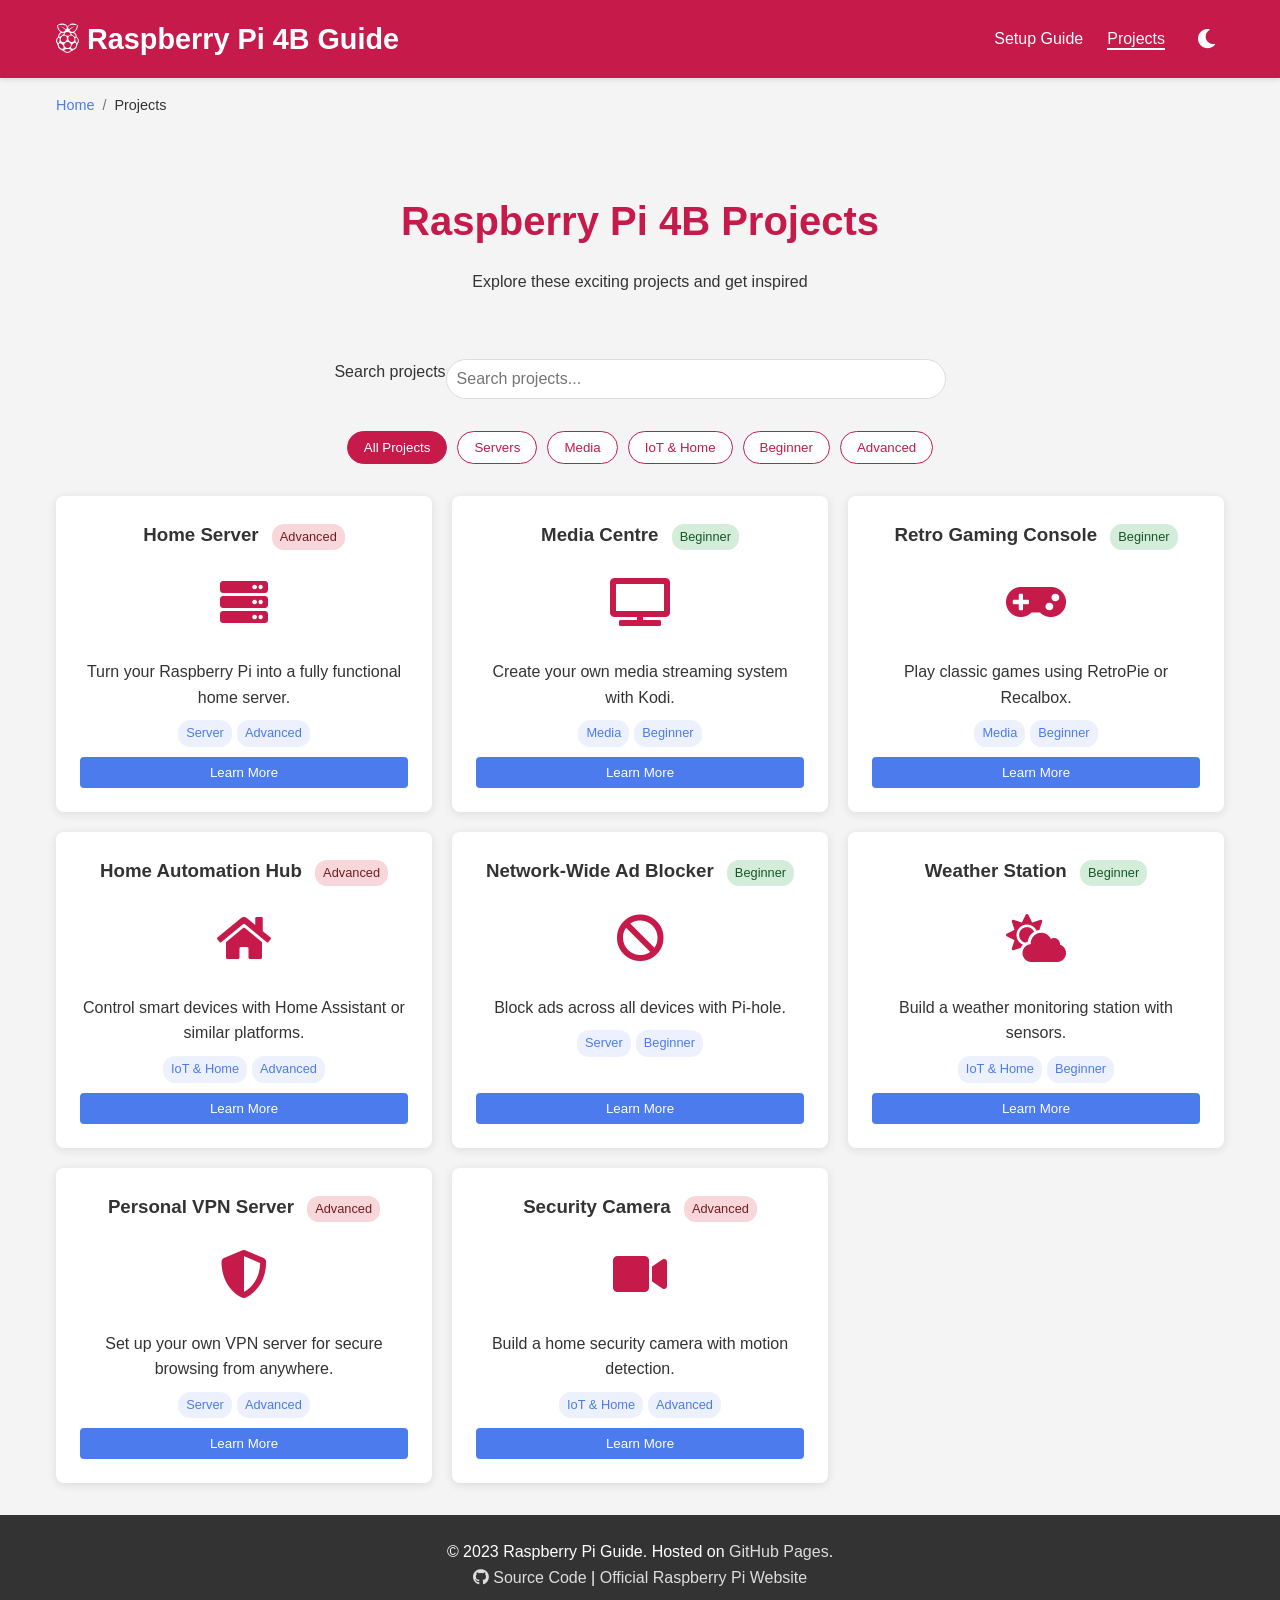
==== projects.html @ f6f64c80 "Initial commit of Raspberry Pi website project" ====
<!DOCTYPE html>
<html lang="en">
<head>
    <meta charset="UTF-8">
    <meta name="viewport" content="width=device-width, initial-scale=1.0">
    <meta name="description" content="Exciting Raspberry Pi 4B projects with step-by-step guides">
    <title>Raspberry Pi 4B Projects</title>
    <link rel="stylesheet" href="css/styles.css">
    <link rel="stylesheet" href="https://cdnjs.cloudflare.com/ajax/libs/font-awesome/5.15.4/css/all.min.css">
    <script src="js/script.js" defer></script>
    <!-- Structured data for projects page -->
    <script type="application/ld+json">
    {
      "@context": "https://schema.org",
      "@type": "ItemList",
      "itemListElement": [
        {
          "@type": "ListItem",
          "position": 1,
          "name": "Home Server",
          "url": "#homeserver"
        },
        {
          "@type": "ListItem",
          "position": 2,
          "name": "Media Centre",
          "url": "#mediacentre"
        },
        {
          "@type": "ListItem",
          "position": 3,
          "name": "Retro Gaming Console",
          "url": "#retrogaming"
        }
      ]
    }
    </script>
</head>
<body>
    <a href="#main" class="skip-link">Skip to main content</a>
    
    <header role="banner">
        <div class="container">
            <h1><i class="fab fa-raspberry-pi" aria-hidden="true"></i> Raspberry Pi 4B Guide</h1>
            <nav role="navigation" aria-label="Main navigation">
                <ul>
                    <li><a href="index.html">Setup Guide</a></li>
                    <li><a href="projects.html" class="active" aria-current="page">Projects</a></li>
                    <button id="theme-toggle" class="theme-toggle" aria-label="Toggle Dark Mode">
                        <i class="fas fa-moon" aria-hidden="true"></i>
                    </button>
                </ul>
            </nav>
        </div>
    </header>

    <main id="main" class="container" role="main">
        <nav aria-label="Breadcrumb">
            <ol class="breadcrumbs">
                <li><a href="index.html">Home</a></li>
                <li>Projects</li>
            </ol>
        </nav>

        <section class="hero" aria-labelledby="projects-heading">
            <h2 id="projects-heading">Raspberry Pi 4B Projects</h2>
            <p>Explore these exciting projects and get inspired</p>
        </section>

        <div class="search-container">
            <label for="project-search" class="visually-hidden">Search projects</label>
            <input type="text" id="project-search" class="search-input" placeholder="Search projects..." aria-label="Search projects">
        </div>

        <div class="project-filters" role="tablist" aria-label="Project categories">
            <button class="filter-btn active" data-filter="all" role="tab" aria-selected="true">All Projects</button>
            <button class="filter-btn" data-filter="server" role="tab" aria-selected="false">Servers</button>
            <button class="filter-btn" data-filter="media" role="tab" aria-selected="false">Media</button>
            <button class="filter-btn" data-filter="iot" role="tab" aria-selected="false">IoT & Home</button>
            <button class="filter-btn" data-filter="beginner" role="tab" aria-selected="false">Beginner</button>
            <button class="filter-btn" data-filter="advanced" role="tab" aria-selected="false">Advanced</button>
        </div>

        <section class="projects">
            <div id="homeserver" class="project-card" data-project="homeserver" data-tags="server advanced" tabindex="0" role="button" aria-pressed="false">
                <h3>Home Server <span class="difficulty difficulty-advanced">Advanced</span></h3>
                <div class="project-icon"><i class="fas fa-server" aria-hidden="true"></i></div>
                <p>Turn your Raspberry Pi into a fully functional home server.</p>
                <div class="project-tags">
                    <span class="project-tag">Server</span>
                    <span class="project-tag">Advanced</span>
                </div>
                <button class="project-btn">Learn More</button>
            </div>

            <div id="mediacentre" class="project-card" data-project="mediacentre" data-tags="media beginner" tabindex="0" role="button" aria-pressed="false">
                <h3>Media Centre <span class="difficulty difficulty-beginner">Beginner</span></h3>
                <div class="project-icon"><i class="fas fa-tv" aria-hidden="true"></i></div>
                <p>Create your own media streaming system with Kodi.</p>
                <div class="project-tags">
                    <span class="project-tag">Media</span>
                    <span class="project-tag">Beginner</span>
                </div>
                <button class="project-btn">Learn More</button>
            </div>

            <div id="retrogaming" class="project-card" data-project="retrogaming" data-tags="media beginner" tabindex="0" role="button" aria-pressed="false">
                <h3>Retro Gaming Console <span class="difficulty difficulty-beginner">Beginner</span></h3>
                <div class="project-icon"><i class="fas fa-gamepad" aria-hidden="true"></i></div>
                <p>Play classic games using RetroPie or Recalbox.</p>
                <div class="project-tags">
                    <span class="project-tag">Media</span>
                    <span class="project-tag">Beginner</span>
                </div>
                <button class="project-btn">Learn More</button>
            </div>

            <div id="homeautomation" class="project-card" data-project="homeautomation" data-tags="iot advanced" tabindex="0" role="button" aria-pressed="false">
                <h3>Home Automation Hub <span class="difficulty difficulty-advanced">Advanced</span></h3>
                <div class="project-icon"><i class="fas fa-home" aria-hidden="true"></i></div>
                <p>Control smart devices with Home Assistant or similar platforms.</p>
                <div class="project-tags">
                    <span class="project-tag">IoT & Home</span>
                    <span class="project-tag">Advanced</span>
                </div>
                <button class="project-btn">Learn More</button>
            </div>

            <div id="pihole" class="project-card" data-project="pihole" data-tags="server beginner" tabindex="0" role="button" aria-pressed="false">
                <h3>Network-Wide Ad Blocker <span class="difficulty difficulty-beginner">Beginner</span></h3>
                <div class="project-icon"><i class="fas fa-ban" aria-hidden="true"></i></div>
                <p>Block ads across all devices with Pi-hole.</p>
                <div class="project-tags">
                    <span class="project-tag">Server</span>
                    <span class="project-tag">Beginner</span>
                </div>
                <button class="project-btn">Learn More</button>
            </div>

            <div id="weatherstation" class="project-card" data-project="weatherstation" data-tags="iot beginner" tabindex="0" role="button" aria-pressed="false">
                <h3>Weather Station <span class="difficulty difficulty-beginner">Beginner</span></h3>
                <div class="project-icon"><i class="fas fa-cloud-sun" aria-hidden="true"></i></div>
                <p>Build a weather monitoring station with sensors.</p>
                <div class="project-tags">
                    <span class="project-tag">IoT & Home</span>
                    <span class="project-tag">Beginner</span>
                </div>
                <button class="project-btn">Learn More</button>
            </div>

            <div id="vpn" class="project-card" data-project="vpn" data-tags="server advanced" tabindex="0" role="button" aria-pressed="false">
                <h3>Personal VPN Server <span class="difficulty difficulty-advanced">Advanced</span></h3>
                <div class="project-icon"><i class="fas fa-shield-alt" aria-hidden="true"></i></div>
                <p>Set up your own VPN server for secure browsing from anywhere.</p>
                <div class="project-tags">
                    <span class="project-tag">Server</span>
                    <span class="project-tag">Advanced</span>
                </div>
                <button class="project-btn">Learn More</button>
            </div>

            <div id="securitycam" class="project-card" data-project="securitycam" data-tags="iot advanced" tabindex="0" role="button" aria-pressed="false">
                <h3>Security Camera <span class="difficulty difficulty-advanced">Advanced</span></h3>
                <div class="project-icon"><i class="fas fa-video" aria-hidden="true"></i></div>
                <p>Build a home security camera with motion detection.</p>
                <div class="project-tags">
                    <span class="project-tag">IoT & Home</span>
                    <span class="project-tag">Advanced</span>
                </div>
                <button class="project-btn">Learn More</button>
            </div>
        </section>
    </main>

    <!-- Modal Popup for Projects with improved accessibility -->
    <div id="projectModal" class="modal" role="dialog" aria-modal="true" aria-labelledby="modal-title" aria-hidden="true">
        <div class="modal-content">
            <span class="close-btn" aria-label="Close">&times;</span>
            <div id="modal-content-container" tabindex="-1">
                <!-- Content will be inserted here by JavaScript -->
                <h2 id="modal-title"></h2>
            </div>
        </div>
    </div>

    <!-- Back to top button -->
    <div class="back-to-top" aria-label="Back to top" role="button" tabindex="0">
        <i class="fas fa-arrow-up" aria-hidden="true"></i>
    </div>

    <!-- Hidden Project Details -->
    <div id="project-details" style="display: none;">

        <!-- Home Server Details -->
        <div id="homeserver-details">
            <h2>Home Server with Raspberry Pi 4B</h2>
            <ol>
                <li>Install Raspberry Pi OS Lite on your SD card</li>
                <li>Enable SSH: create an empty file named <code>ssh</code> in the boot partition</li>
                <li>Boot Pi, SSH in: <code>ssh pi@&lt;pi-ip&gt;</code> (default password: <code>raspberry</code>)</li>
                <li>Update system:
                    <pre><code>sudo apt update && sudo apt upgrade -y</code></pre>
                </li>
                <li>Install Docker:
                    <pre><code>curl -fsSL https://get.docker.com | sh
sudo usermod -aG docker pi
</code></pre>
                </li>
                <li>Clone OpenMediaVault Docker repo:
                    <pre><code>git clone https://github.com/whitechip/volumio-docker.git
cd volumio-docker
docker-compose up -d
</code></pre>
                </li>
                <li>Access Web UI at <code>http://&lt;pi-ip&gt;:9000</code> to manage shares</li>
            </ol>
            <p>Repo: <a href="https://github.com/whitechip/volumio-docker" target="_blank" rel="noopener">volumio‑docker</a></p>
        </div>

        <!-- Media Centre Details -->
        <div id="mediacentre-details">
            <h2>Media Centre with LibreELEC (Kodi)</h2>
            <ol>
                <li>Download LibreELEC image from <a href="https://github.com/LibreELEC/LibreELEC.tv" target="_blank" rel="noopener">LibreELEC GitHub</a></li>
                <li>Flash it with Raspberry Pi Imager</li>
                <li>Boot Pi, complete on‑screen setup</li>
                <li>Enable SSH via Settings → Services</li>
                <li>Install addons via Kodi Add‑on repository</li>
            </ol>
            <p>GitHub: <a href="https://github.com/LibreELEC/LibreELEC.tv" target="_blank" rel="noopener">LibreELEC.tv</a></p>
        </div>

        <!-- Retro Gaming Details -->
        <div id="retrogaming-details">
            <h2>Retro Gaming Console with RetroPie</h2>
            <ol>
                <li>Download RetroPie image from <a href="https://github.com/RetroPie/RetroPie-Setup" target="_blank" rel="noopener">RetroPie-Setup</a></li>
                <li>Flash with Raspberry Pi Imager</li>
                <li>Boot Pi, run first‑time wizard</li>
                <li>Configure controllers when prompted</li>
                <li>Use USB stick to transfer ROMs into <code>/home/pi/RetroPie/roms</code></li>
                <li>Reboot and select your game system</li>
            </ol>
            <p>GitHub: <a href="https://github.com/RetroPie/RetroPie-Setup" target="_blank" rel="noopener">RetroPie‑Setup</a></p>
        </div>

        <!-- Home Automation Details -->
        <div id="homeautomation-details">
            <h2>Home Automation Hub with Home Assistant</h2>
            <ol>
                <li>Flash Home Assistant OS image: <a href="https://github.com/home-assistant/operating-system" target="_blank" rel="noopener">HA OS</a></li>
                <li>Boot Pi, wait ~20 min for first install</li>
                <li>Open <code>http://&lt;pi-ip&gt;:8123</code>, create account</li>
                <li>Install integrations via UI (e.g., Z‑Wave, MQTT)</li>
                <li>Use YAML Editor add‑on to tweak <code>configuration.yaml</code></li>
            </ol>
            <p>GitHub: <a href="https://github.com/home-assistant/operating-system" target="_blank" rel="noopener">operating‑system</a></p>
        </div>

        <!-- Pi-hole Details -->
        <div id="pihole-details">
            <h2>Network‑Wide Ad Blocker with Pi‑hole</h2>
            <ol>
                <li>Install Raspberry Pi OS Lite, update system</li>
                <li>Run installer:
                    <pre><code>curl -sSL https://install.pi-hole.net | bash</code></pre>
                </li>
                <li>Follow prompts to set up blocking and web admin</li>
                <li>Point your router’s DNS to Pi’s IP</li>
                <li>Log into <code>http://&lt;pi-ip&gt;/admin</code> to view stats</li>
            </ol>
            <p>Repo: <a href="https://github.com/pi-hole/pi-hole" target="_blank" rel="noopener">pi-hole</a></p>
        </div>

        <!-- Weather Station Details -->
        <div id="weatherstation-details">
            <h2>Weather Station with BME280 & Grafana</h2>
            <ol>
                <li>Enable I²C: <code>sudo raspi-config</code> → Interface ≥I²C</li>
                <li>Install sensor libs:
                    <pre><code>pip3 install adafruit-circuitpython-bme280</code></pre>
                </li>
                <li>Clone example script:
                    <pre><code>git clone https://github.com/adafruit/Adafruit_CircuitPython_BME280.git
</code></pre>
                </li>
                <li>Run <code>examples/bme280_simpletest.py</code></li>
                <li>Install InfluxDB & Grafana via Docker:
                    <pre><code>docker run -d --name influx -p 8086:8086 influxdb
docker run -d --name grafana -p 3000:3000 grafana/grafana</code></pre>
                </li>
            </ol>
            <p>Repo: <a href="https://github.com/adafruit/Adafruit_CircuitPython_BME280" target="_blank" rel="noopener">CircuitPython BME280</a></p>
        </div>

        <!-- VPN Server Details -->
        <div id="vpn-details">
            <h2>Personal VPN Server with WireGuard</h2>
            <ol>
                <li>Install Raspberry Pi OS Lite, update system</li>
                <li>Install WireGuard:
                    <pre><code>sudo apt install wireguard -y</code></pre>
                </li>
                <li>Generate keys:
                    <pre><code>wg genkey | tee key.priv | wg pubkey > key.pub</code></pre>
                </li>
                <li>Clone setup script:
                    <pre><code>git clone https://github.com/angristan/wireguard-install.git
cd wireguard-install
sudo bash wireguard-install.sh
</code></pre>
                </li>
                <li>Follow interactive prompts, then import conf on client device</li>
            </ol>
            <p>Repo: <a href="https://github.com/angristan/wireguard-install" target="_blank" rel="noopener">wireguard-install</a></p>
        </div>

        <!-- Security Camera Details -->
        <div id="securitycam-details">
            <h2>Security Camera with MotionEye</h2>
            <ol>
                <li>Install dependencies:
                    <pre><code>sudo apt update
sudo apt install python3-pip python3-dev libssl-dev libcurl4-openssl-dev libjpeg-dev -y</code></pre>
                </li>
                <li>Install MotionEye:
                    <pre><code>pip3 install motioneye</code></pre>
                </li>
                <li>Initialize:
                    <pre><code>sudo mkdir -p /etc/motioneye
sudo cp /usr/local/share/motioneye/extra/motioneye.conf.sample /etc/motioneye/motioneye.conf
</code></pre>
                </li>
                <li>Start service:
                    <pre><code>sudo meyectl startserver -b</code></pre>
                </li>
                <li>Access <code>http://&lt;pi-ip&gt;:8765</code>, default admin/admin</li>
            </ol>
            <p>Repo: <a href="https://github.com/ccrisan/motioneye" target="_blank" rel="noopener">motioneye</a></p>
        </div>

    </div>

    <footer role="contentinfo">
        <div class="container">
            <p>&copy; 2023 Raspberry Pi Guide. Hosted on <a href="https://pages.github.com/" rel="noopener">GitHub Pages</a>.</p>
            <p>
                <a href="https://github.com/yourusername/raspi-guide" target="_blank" rel="noopener">
                    <i class="fab fa-github" aria-hidden="true"></i> Source Code
                </a> |
                <a href="https://www.raspberrypi.org/" target="_blank" rel="noopener">Official Raspberry Pi Website</a>
            </p>
        </div>
    </footer>
</body>
</html>
---- css/styles.css ----
/* Base styles */
:root {
    --primary-color: #c51a4a;
    --secondary-color: #4b7bec;
    --dark-color: #333333;
    --light-color: #f4f4f4;
    --success-color: #28a745;
    --danger-color: #dc3545;
    --background-color: #ffffff;
    --text-color: #333333;
    --card-background: #ffffff;
    --card-shadow: 0 2px 10px rgba(0,0,0,0.1);
    --transition-speed: 0.3s;
    
    /* New variables */
    --font-primary: 'Segoe UI', Tahoma, Geneva, Verdana, sans-serif;
    --font-code: 'Courier New', Courier, monospace;
    --border-radius: 8px;
    --spacing-xs: 0.5rem;
    --spacing-sm: 1rem;
    --spacing-md: 1.5rem;
    --spacing-lg: 2rem;
    --spacing-xl: 3rem;
    
    /* New focus styles */
    --focus-ring: 0 0 0 3px rgba(75, 123, 236, 0.4);
    --focus-transition: box-shadow 0.15s ease;
}

/* Dark mode variables */
.dark-mode {
    --primary-color: #e83e8c;
    --secondary-color: #5c7cfa;
    --dark-color: #222222;
    --light-color: #2a2a2a;
    --background-color: #1a1a1a;
    --text-color: #f4f4f4;
    --card-background: #2a2a2a;
    --card-shadow: 0 2px 10px rgba(0,0,0,0.3);
}

* {
    box-sizing: border-box;
    margin: 0;
    padding: 0;
    transition: background-color var(--transition-speed), color var(--transition-speed);
}

body {
    font-family: var(--font-primary);
    line-height: 1.6;
    background-color: var(--light-color);
    color: var(--text-color);
    scroll-behavior: smooth;
}

/* Improved focus styles */
a, button, input, select, textarea, [tabindex]:not([tabindex="-1"]) {
    transition: var(--focus-transition);
}

a:focus, button:focus, input:focus, select:focus, textarea:focus, [tabindex]:not([tabindex="-1"]):focus {
    outline: none;
    box-shadow: var(--focus-ring);
    border-radius: var(--border-radius);
}

a {
    text-decoration: none;
    color: var(--secondary-color);
    transition: color var(--transition-speed);
}

a:hover, a:focus {
    text-decoration: underline;
    outline: none;
}

a:focus {
    box-shadow: 0 0 0 3px rgba(75, 123, 236, 0.3);
    border-radius: 2px;
}

/* Focus styles for accessibility */
button:focus, input:focus {
    outline: none;
    box-shadow: 0 0 0 3px rgba(75, 123, 236, 0.3);
}

ul {
    list-style: none;
}

.container {
    max-width: 1200px;
    margin: 0 auto;
    padding: 0 var(--spacing-sm);
}

/* Header */
header {
    background-color: var(--primary-color);
    color: white;
    padding: 1rem 0;
    box-shadow: 0 2px 5px rgba(0,0,0,0.1);
    position: sticky;
    top: 0;
    z-index: 100;
    transition: all var(--transition-speed);
}

header .container {
    display: flex;
    justify-content: space-between;
    align-items: center;
}

header h1 {
    font-size: 1.8rem;
}

header nav ul {
    display: flex;
    align-items: center;
}

header nav ul li {
    margin-left: 1.5rem;
}

header nav ul li a {
    color: white;
    font-weight: 500;
    position: relative;
    padding-bottom: 3px;
}

header nav ul li a:hover,
header nav ul li a.active {
    color: #f8f9fa;
}

header nav ul li a:after {
    content: '';
    position: absolute;
    width: 0;
    height: 2px;
    bottom: 0;
    left: 0;
    background-color: white;
    transition: width var(--transition-speed);
}

header nav ul li a:hover:after,
header nav ul li a.active:after {
    width: 100%;
}

/* Theme toggle */
.theme-toggle {
    cursor: pointer;
    display: flex;
    align-items: center;
    justify-content: center;
    margin-left: 1.5rem;
    background: none;
    border: none;
    color: white;
    font-size: 1.2rem;
    padding: var(--spacing-xs);
    border-radius: 50%;
    transition: background-color var(--transition-speed);
}

.theme-toggle:hover {
    background-color: rgba(255, 255, 255, 0.1);
}

/* Main content */
main {
    padding: var(--spacing-lg) 0;
    min-height: 80vh;
}

.hero {
    text-align: center;
    padding: var(--spacing-lg) 0;
    margin-bottom: var(--spacing-lg);
    opacity: 0;
    transform: translateY(20px);
    animation: fadeInUp 0.8s forwards;
}

@keyframes fadeInUp {
    to {
        opacity: 1;
        transform: translateY(0);
    }
}

.hero h2 {
    font-size: 2.5rem;
    margin-bottom: 1rem;
    color: var(--primary-color);
}

/* Cards for setup guide */
.setup-guide {
    display: grid;
    grid-template-columns: repeat(auto-fill, minmax(320px, 1fr));
    grid-gap: var(--spacing-md);
}

.card {
    background: var(--card-background);
    border-radius: var(--border-radius);
    padding: var(--spacing-md);
    box-shadow: var(--card-shadow);
    transition: transform 0.4s ease-out, box-shadow 0.4s ease-out;
    opacity: 0;
    animation: fadeIn 0.8s forwards;
    border: 1px solid rgba(0,0,0,0.05);
    height: 100%;
    position: relative;
    overflow: hidden;
}

.card::before {
    content: '';
    position: absolute;
    top: 0;
    left: 0;
    width: 100%;
    height: 4px;
    background-color: var(--primary-color);
    transform: scaleX(0);
    transform-origin: left;
    transition: transform 0.4s ease-out;
}

.card:hover::before {
    transform: scaleX(1);
}

.card:nth-child(1) { animation-delay: 0.1s; }
.card:nth-child(2) { animation-delay: 0.2s; }
.card:nth-child(3) { animation-delay: 0.3s; }
.card:nth-child(4) { animation-delay: 0.4s; }
.card:nth-child(5) { animation-delay: 0.5s; }
.card:nth-child(6) { animation-delay: 0.6s; }

.card:hover {
    transform: translateY(-5px);
    box-shadow: 0 8px 15px rgba(0,0,0,0.1);
}

@keyframes fadeIn {
    to {
        opacity: 1;
    }
}

.card h3 {
    margin-bottom: 1rem;
    color: var(--primary-color);
    border-bottom: 1px solid #eee;
    padding-bottom: 0.5rem;
}

.card ul, .card ol {
    margin-left: 1.5rem;
}

.card li {
    margin-bottom: 0.5rem;
}

code {
    background: #f4f4f4;
    padding: 0.1rem 0.3rem;
    border-radius: 3px;
    font-family: var(--font-code);
    color: var(--dark-color);
}

.dark-mode code {
    background: #3a3a3a;
    color: #f0f0f0;
}

/* Warning box */
.warning {
    background-color: rgba(220, 53, 69, 0.1);
    border-left: 4px solid var(--danger-color);
    padding: var(--spacing-sm);
    margin-top: var(--spacing-sm);
    border-radius: 0 var(--border-radius) var(--border-radius) 0;
}

.warning i {
    color: var(--danger-color);
    margin-right: var(--spacing-xs);
}

/* Info box */
.info {
    background-color: rgba(75, 123, 236, 0.1);
    border-left: 4px solid var(--secondary-color);
    padding: var(--spacing-sm);
    margin-top: var(--spacing-sm);
    border-radius: 0 var(--border-radius) var(--border-radius) 0;
}

.info i {
    color: var(--secondary-color);
    margin-right: var(--spacing-xs);
}

/* Table of contents styles */
.toc {
    background-color: var(--card-background);
    border-radius: var(--border-radius);
    padding: var(--spacing-md);
    box-shadow: var(--card-shadow);
    margin-bottom: var(--spacing-md);
    border-left: 4px solid var(--primary-color);
}

.toc h3 {
    margin-bottom: var(--spacing-sm);
}

.toc ul {
    margin-left: var(--spacing-md);
    list-style-type: disc;
}

.toc li {
    margin-bottom: var(--spacing-xs);
}

/* Projects page */
.project-filters {
    display: flex;
    justify-content: center;
    flex-wrap: wrap;
    margin-bottom: 2rem;
    gap: 10px;
}

.filter-btn {
    background-color: var(--card-background);
    border: 1px solid var(--primary-color);
    color: var(--primary-color);
    padding: 0.5rem 1rem;
    border-radius: 20px;
    cursor: pointer;
    transition: all var(--transition-speed);
}

.filter-btn:hover, .filter-btn.active {
    background-color: var(--primary-color);
    color: white;
}

.search-container {
    margin-bottom: 2rem;
    display: flex;
    justify-content: center;
}

.search-input {
    padding: 10px;
    width: 100%;
    max-width: 500px;
    border-radius: 20px;
    border: 1px solid #ddd;
    font-size: 1rem;
    background-color: var(--card-background);
    color: var(--text-color);
}

.dark-mode .search-input {
    border-color: #555;
}

.projects {
    display: grid;
    grid-template-columns: repeat(auto-fill, minmax(300px, 1fr));
    grid-gap: 20px;
}

.project-card {
    background: var(--card-background);
    border-radius: 8px;
    padding: 1.5rem;
    box-shadow: var(--card-shadow);
    text-align: center;
    transition: transform var(--transition-speed), box-shadow var(--transition-speed);
    opacity: 0;
    animation: fadeIn 0.8s forwards;
    height: 100%;
    display: flex;
    flex-direction: column;
}

.project-card.hidden {
    display: none;
}

.project-card:nth-child(1) { animation-delay: 0.1s; }
.project-card:nth-child(2) { animation-delay: 0.2s; }
.project-card:nth-child(3) { animation-delay: 0.3s; }
.project-card:nth-child(4) { animation-delay: 0.4s; }
.project-card:nth-child(5) { animation-delay: 0.5s; }
.project-card:nth-child(6) { animation-delay: 0.6s; }

.project-card:hover {
    transform: translateY(-5px);
    box-shadow: 0 8px 15px rgba(0,0,0,0.2);
}

.project-icon {
    font-size: 3rem;
    color: var(--primary-color);
    margin: 1rem 0;
}

.project-tags {
    display: flex;
    flex-wrap: wrap;
    justify-content: center;
    gap: 5px;
    margin: 10px 0;
}

.project-tag {
    background-color: rgba(75, 123, 236, 0.1);
    color: var(--secondary-color);
    font-size: 0.8rem;
    padding: 3px 8px;
    border-radius: 12px;
}

.project-btn {
    background-color: var(--secondary-color);
    color: white;
    border: none;
    padding: 0.5rem 1rem;
    border-radius: 4px;
    cursor: pointer;
    margin-top: auto;
    transition: background-color var(--transition-speed);
}

.project-btn:hover {
    background-color: #3367d6;
}

/* Breadcrumbs */
.breadcrumbs {
    display: flex;
    list-style: none;
    padding: var(--spacing-sm) 0;
    margin-bottom: var(--spacing-md);
    font-size: 0.9rem;
    flex-wrap: wrap;
}

.breadcrumbs li:not(:last-child)::after {
    content: '/';
    margin: 0 var(--spacing-xs);
    color: #6c757d;
}

.breadcrumbs a {
    color: var(--secondary-color);
}

.breadcrumbs li:last-child {
    color: var(--text-color);
    font-weight: 500;
}

/* Skip link for accessibility */
.skip-link {
    position: absolute;
    top: -50px;
    left: 0;
    padding: 8px;
    background-color: var(--primary-color);
    color: white;
    z-index: 1000;
    transition: top 0.3s;
}

.skip-link:focus {
    top: 0;
    outline: none;
}

/* Difficulty badge styles */
.difficulty {
    display: inline-block;
    padding: 3px 8px;
    border-radius: 12px;
    font-size: 0.8rem;
    font-weight: 500;
    margin-left: var(--spacing-xs);
}

.difficulty-beginner {
    background-color: #d4edda;
    color: #155724;
}

.difficulty-intermediate {
    background-color: #fff3cd;
    color: #856404;
}

.difficulty-advanced {
    background-color: #f8d7da;
    color: #721c24;
}

/* CSS for better keyboard navigation indicators */
[data-focus-visible-added] {
    outline: 2px solid var(--primary-color) !important;
    outline-offset: 2px !important;
}

/* Modal Popup */
.modal {
    display: none;
    position: fixed;
    left: 0;
    top: 0;
    width: 100%;
    height: 100%;
    background-color: rgba(0,0,0,0.7);
    z-index: 1000;
    overflow: auto;
    opacity: 0;
    transition: opacity var(--transition-speed);
}

.modal.show {
    opacity: 1;
}

.modal-content {
    background-color: var(--card-background);
    margin: 10% auto;
    padding: 20px;
    border-radius: 8px;
    width: 70%;
    max-width: 800px;
    position: relative;
    transform: translateY(-50px);
    transition: transform var(--transition-speed);
    box-shadow: 0 5px 15px rgba(0,0,0,0.3);
    color: var(--text-color);
}

.modal.show .modal-content {
    transform: translateY(0);
}

.close-btn {
    color: #aaa;
    float: right;
    font-size: 28px;
    font-weight: bold;
    cursor: pointer;
    transition: color var(--transition-speed);
}

.close-btn:hover {
    color: var(--primary-color);
}

/* Footer */
footer {
    background-color: var(--dark-color);
    color: white;
    text-align: center;
    padding: var(--spacing-md) 0;
    margin-top: var(--spacing-lg);
}

footer a {
    color: #ddd;
}

/* Back to top button */
.back-to-top {
    position: fixed;
    bottom: 20px;
    right: 20px;
    background-color: var(--primary-color);
    color: white;
    width: 40px;
    height: 40px;
    border-radius: 50%;
    display: flex;
    justify-content: center;
    align-items: center;
    cursor: pointer;
    opacity: 0;
    transition: opacity var(--transition-speed), background-color var(--transition-speed);
    z-index: 99;
}

.back-to-top.visible {
    opacity: 1;
}

.back-to-top:hover {
    background-color: #a01136;
}

/* Responsive Design */
@media (max-width: 992px) {
    .setup-guide, .projects {
        grid-template-columns: repeat(2, 1fr);
    }
}

@media (max-width: 768px) {
    header .container {
        flex-direction: column;
    }
    
    header nav ul {
        margin-top: var(--spacing-sm);
    }
    
    .setup-guide, .projects {
        grid-template-columns: 1fr;
    }
    
    .modal-content {
        width: 95%;
        margin: 10% auto;
    }
    
    .project-filters {
        flex-direction: column;
        align-items: center;
    }
    
    .hero h2 {
        font-size: 2rem;
    }
    
    .toc {
        padding: var(--spacing-sm);
    }
    
    .breadcrumbs {
        font-size: 0.8rem;
        margin-bottom: var(--spacing-sm);
    }
}

@media (prefers-reduced-motion: reduce) {
    * {
        transition: none !important;
        animation: none !important;
    }
}

/* Print styles */
@media print {
    header, footer, .back-to-top, .theme-toggle, .project-filters {
        display: none;
    }
    
    body {
        background-color: white;
        color: black;
    }
    
    main {
        padding: 0;
    }
    
    .card {
        box-shadow: none;
        border: 1px solid #ddd;
        break-inside: avoid;
    }
}
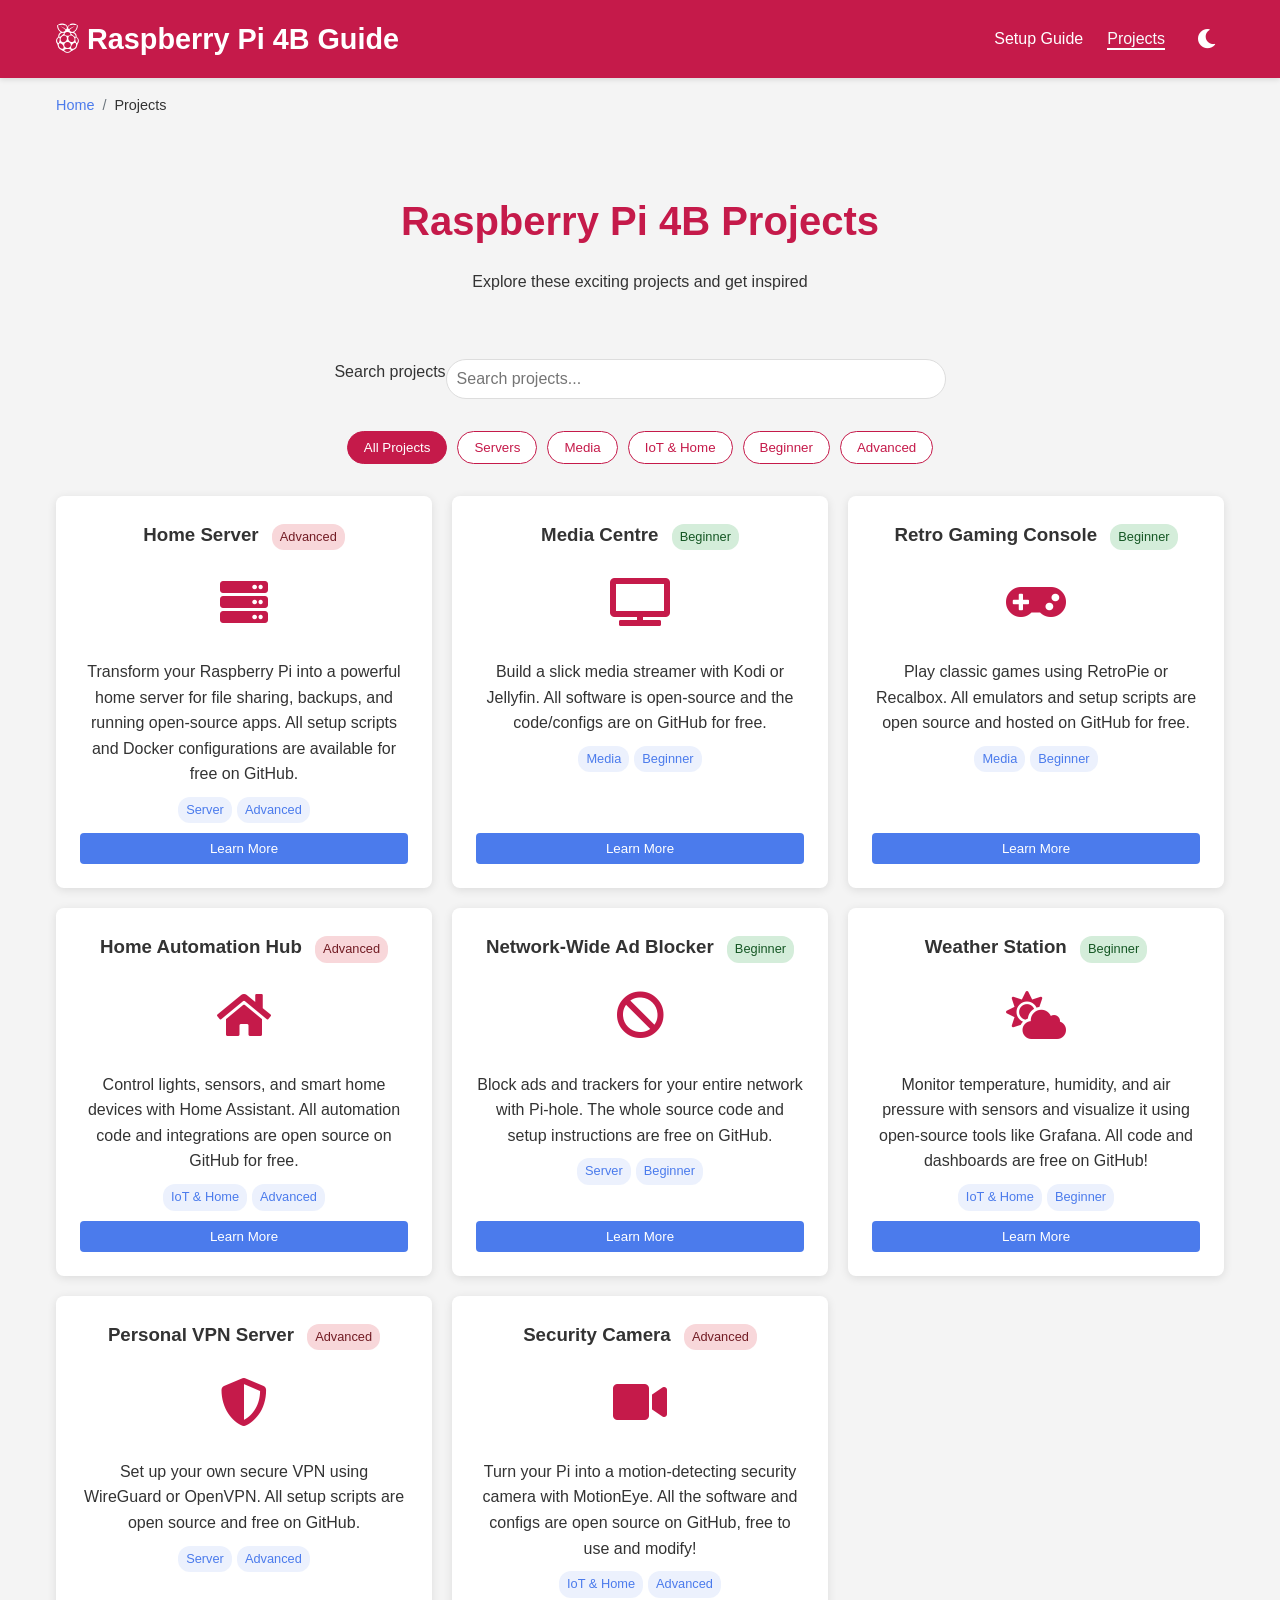
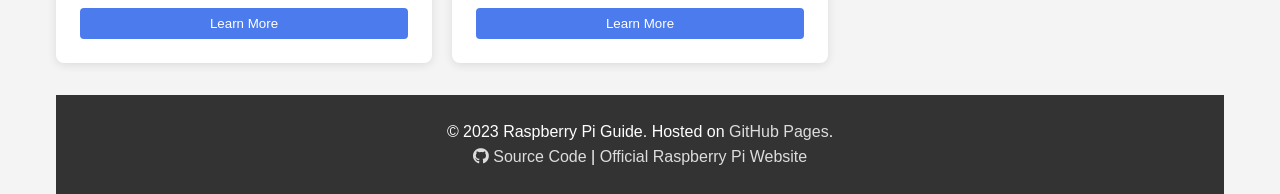
==== commit 55ec37ea: "Initial commit of Raspberry Pi website project" ====
--- a/projects.html
+++ b/projects.html
@@ -8,6 +8,7 @@
     <link rel="stylesheet" href="css/styles.css">
     <link rel="stylesheet" href="https://cdnjs.cloudflare.com/ajax/libs/font-awesome/5.15.4/css/all.min.css">
     <script src="js/script.js" defer></script>
+    <script src="js/copy.js" defer></script>
     <!-- Structured data for projects page -->
     <script type="application/ld+json">
     {
@@ -82,10 +83,11 @@
         </div>
 
         <section class="projects">
+            <!-- Home Server -->
             <div id="homeserver" class="project-card" data-project="homeserver" data-tags="server advanced" tabindex="0" role="button" aria-pressed="false">
                 <h3>Home Server <span class="difficulty difficulty-advanced">Advanced</span></h3>
                 <div class="project-icon"><i class="fas fa-server" aria-hidden="true"></i></div>
-                <p>Turn your Raspberry Pi into a fully functional home server.</p>
+                <p>Transform your Raspberry Pi into a powerful home server for file sharing, backups, and running open-source apps. All setup scripts and Docker configurations are available for free on GitHub.</p>
                 <div class="project-tags">
                     <span class="project-tag">Server</span>
                     <span class="project-tag">Advanced</span>
@@ -93,10 +95,11 @@
                 <button class="project-btn">Learn More</button>
             </div>
 
+            <!-- Media Centre -->
             <div id="mediacentre" class="project-card" data-project="mediacentre" data-tags="media beginner" tabindex="0" role="button" aria-pressed="false">
                 <h3>Media Centre <span class="difficulty difficulty-beginner">Beginner</span></h3>
                 <div class="project-icon"><i class="fas fa-tv" aria-hidden="true"></i></div>
-                <p>Create your own media streaming system with Kodi.</p>
+                <p>Build a slick media streamer with Kodi or Jellyfin. All software is open-source and the code/configs are on GitHub for free.</p>
                 <div class="project-tags">
                     <span class="project-tag">Media</span>
                     <span class="project-tag">Beginner</span>
@@ -104,10 +107,11 @@
                 <button class="project-btn">Learn More</button>
             </div>
 
+            <!-- Retro Gaming Console -->
             <div id="retrogaming" class="project-card" data-project="retrogaming" data-tags="media beginner" tabindex="0" role="button" aria-pressed="false">
                 <h3>Retro Gaming Console <span class="difficulty difficulty-beginner">Beginner</span></h3>
                 <div class="project-icon"><i class="fas fa-gamepad" aria-hidden="true"></i></div>
-                <p>Play classic games using RetroPie or Recalbox.</p>
+                <p>Play classic games using RetroPie or Recalbox. All emulators and setup scripts are open source and hosted on GitHub for free.</p>
                 <div class="project-tags">
                     <span class="project-tag">Media</span>
                     <span class="project-tag">Beginner</span>
@@ -115,10 +119,11 @@
                 <button class="project-btn">Learn More</button>
             </div>
 
+            <!-- Home Automation Hub -->
             <div id="homeautomation" class="project-card" data-project="homeautomation" data-tags="iot advanced" tabindex="0" role="button" aria-pressed="false">
                 <h3>Home Automation Hub <span class="difficulty difficulty-advanced">Advanced</span></h3>
                 <div class="project-icon"><i class="fas fa-home" aria-hidden="true"></i></div>
-                <p>Control smart devices with Home Assistant or similar platforms.</p>
+                <p>Control lights, sensors, and smart home devices with Home Assistant. All automation code and integrations are open source on GitHub for free.</p>
                 <div class="project-tags">
                     <span class="project-tag">IoT & Home</span>
                     <span class="project-tag">Advanced</span>
@@ -126,10 +131,11 @@
                 <button class="project-btn">Learn More</button>
             </div>
 
+            <!-- Pi-hole -->
             <div id="pihole" class="project-card" data-project="pihole" data-tags="server beginner" tabindex="0" role="button" aria-pressed="false">
                 <h3>Network-Wide Ad Blocker <span class="difficulty difficulty-beginner">Beginner</span></h3>
                 <div class="project-icon"><i class="fas fa-ban" aria-hidden="true"></i></div>
-                <p>Block ads across all devices with Pi-hole.</p>
+                <p>Block ads and trackers for your entire network with Pi-hole. The whole source code and setup instructions are free on GitHub.</p>
                 <div class="project-tags">
                     <span class="project-tag">Server</span>
                     <span class="project-tag">Beginner</span>
@@ -137,10 +143,11 @@
                 <button class="project-btn">Learn More</button>
             </div>
 
+            <!-- Weather Station -->
             <div id="weatherstation" class="project-card" data-project="weatherstation" data-tags="iot beginner" tabindex="0" role="button" aria-pressed="false">
                 <h3>Weather Station <span class="difficulty difficulty-beginner">Beginner</span></h3>
                 <div class="project-icon"><i class="fas fa-cloud-sun" aria-hidden="true"></i></div>
-                <p>Build a weather monitoring station with sensors.</p>
+                <p>Monitor temperature, humidity, and air pressure with sensors and visualize it using open-source tools like Grafana. All code and dashboards are free on GitHub!</p>
                 <div class="project-tags">
                     <span class="project-tag">IoT & Home</span>
                     <span class="project-tag">Beginner</span>
@@ -148,10 +155,11 @@
                 <button class="project-btn">Learn More</button>
             </div>
 
+            <!-- VPN Server -->
             <div id="vpn" class="project-card" data-project="vpn" data-tags="server advanced" tabindex="0" role="button" aria-pressed="false">
                 <h3>Personal VPN Server <span class="difficulty difficulty-advanced">Advanced</span></h3>
                 <div class="project-icon"><i class="fas fa-shield-alt" aria-hidden="true"></i></div>
-                <p>Set up your own VPN server for secure browsing from anywhere.</p>
+                <p>Set up your own secure VPN using WireGuard or OpenVPN. All setup scripts are open source and free on GitHub.</p>
                 <div class="project-tags">
                     <span class="project-tag">Server</span>
                     <span class="project-tag">Advanced</span>
@@ -159,10 +167,11 @@
                 <button class="project-btn">Learn More</button>
             </div>
 
+            <!-- Security Camera -->
             <div id="securitycam" class="project-card" data-project="securitycam" data-tags="iot advanced" tabindex="0" role="button" aria-pressed="false">
                 <h3>Security Camera <span class="difficulty difficulty-advanced">Advanced</span></h3>
                 <div class="project-icon"><i class="fas fa-video" aria-hidden="true"></i></div>
-                <p>Build a home security camera with motion detection.</p>
+                <p>Turn your Pi into a motion-detecting security camera with MotionEye. All the software and configs are open source on GitHub, free to use and modify!</p>
                 <div class="project-tags">
                     <span class="project-tag">IoT & Home</span>
                     <span class="project-tag">Advanced</span>
@@ -170,7 +179,6 @@
                 <button class="project-btn">Learn More</button>
             </div>
         </section>
-    </main>
 
     <!-- Modal Popup for Projects with improved accessibility -->
     <div id="projectModal" class="modal" role="dialog" aria-modal="true" aria-labelledby="modal-title" aria-hidden="true">
@@ -195,148 +203,178 @@
         <div id="homeserver-details">
             <h2>Home Server with Raspberry Pi 4B</h2>
             <ol>
-                <li>Install Raspberry Pi OS Lite on your SD card</li>
-                <li>Enable SSH: create an empty file named <code>ssh</code> in the boot partition</li>
-                <li>Boot Pi, SSH in: <code>ssh pi@&lt;pi-ip&gt;</code> (default password: <code>raspberry</code>)</li>
-                <li>Update system:
-                    <pre><code>sudo apt update && sudo apt upgrade -y</code></pre>
-                </li>
-                <li>Install Docker:
+                <li><strong>Flash Raspberry Pi OS Lite</strong> to your SD card using Raspberry Pi Imager.</li>
+                <li><strong>Enable SSH:</strong> Place an empty file named <code>ssh</code> in the boot partition.</li>
+                <li><strong>Boot & Connect:</strong> Insert SD, power up, and SSH in: <code>ssh pi@&lt;pi-ip&gt;</code> (default password: <code>raspberry</code>).</li>
+                <li><strong>Update system:</strong>
+                    <pre><code>sudo apt update && sudo apt upgrade -y</code><button class="copy-btn" aria-label="Copy code">Copy</button></pre>
+                </li>
+                <li><strong>Install Docker:</strong>
                     <pre><code>curl -fsSL https://get.docker.com | sh
-sudo usermod -aG docker pi
-</code></pre>
-                </li>
-                <li>Clone OpenMediaVault Docker repo:
-                    <pre><code>git clone https://github.com/whitechip/volumio-docker.git
-cd volumio-docker
-docker-compose up -d
-</code></pre>
-                </li>
-                <li>Access Web UI at <code>http://&lt;pi-ip&gt;:9000</code> to manage shares</li>
-            </ol>
-            <p>Repo: <a href="https://github.com/whitechip/volumio-docker" target="_blank" rel="noopener">volumio‑docker</a></p>
+sudo usermod -aG docker pi</code><button class="copy-btn" aria-label="Copy code">Copy</button></pre>
+                </li>
+                <li><strong>Clone a server stack from GitHub and launch with Docker Compose:</strong>
+                    <pre><code>git clone https://github.com/nextcloud/all-in-one.git
+cd all-in-one
+docker compose up -d</code><button class="copy-btn" aria-label="Copy code">Copy</button></pre>
+                </li>
+                <li><strong>Access the Web UI</strong> (see project README) to manage your server apps.</li>
+                <li><strong>Reset/Remove:</strong> To stop and remove all containers and data:
+                    <pre><code>docker compose down -v
+cd ..
+rm -rf all-in-one</code><button class="copy-btn" aria-label="Copy code">Copy</button></pre>
+                </li>
+            </ol>
+            <p><strong>All code and instructions are open source and free on GitHub! Explore, fork, and contribute.</strong></p>
+            <p>Example repo: <a href="https://github.com/nextcloud/all-in-one" target="_blank" rel="noopener">nextcloud/all-in-one</a></p>
         </div>
 
         <!-- Media Centre Details -->
         <div id="mediacentre-details">
-            <h2>Media Centre with LibreELEC (Kodi)</h2>
-            <ol>
-                <li>Download LibreELEC image from <a href="https://github.com/LibreELEC/LibreELEC.tv" target="_blank" rel="noopener">LibreELEC GitHub</a></li>
-                <li>Flash it with Raspberry Pi Imager</li>
-                <li>Boot Pi, complete on‑screen setup</li>
-                <li>Enable SSH via Settings → Services</li>
-                <li>Install addons via Kodi Add‑on repository</li>
-            </ol>
-            <p>GitHub: <a href="https://github.com/LibreELEC/LibreELEC.tv" target="_blank" rel="noopener">LibreELEC.tv</a></p>
+            <h2>Media Centre with LibreELEC (Kodi) or Jellyfin</h2>
+            <ol>
+                <li><strong>Download</strong> <a href="https://github.com/LibreELEC/LibreELEC.tv" target="_blank" rel="noopener">LibreELEC</a> or <a href="https://github.com/jellyfin/jellyfin" target="_blank" rel="noopener">Jellyfin</a> from GitHub.</li>
+                <li><strong>Flash the image</strong> with Raspberry Pi Imager to your SD card.</li>
+                <li><strong>Boot your Pi</strong> and follow the on‑screen setup wizard.</li>
+                <li><strong>Enable SSH</strong> via Settings → Services (for remote config).</li>
+                <li><strong>Install add-ons (Kodi)</strong> or connect clients (Jellyfin) using the Web UI.</li>
+                <li><strong>Reset:</strong> To start over, re-flash your SD card with a fresh image using Raspberry Pi Imager.</li>
+            </ol>
+            <p><strong>All source code, add-ons, and guides are free and open on GitHub!</strong></p>
+            <p>Repos: <a href="https://github.com/LibreELEC/LibreELEC.tv" target="_blank" rel="noopener">LibreELEC.tv</a> | <a href="https://github.com/jellyfin/jellyfin" target="_blank" rel="noopener">Jellyfin</a></p>
         </div>
 
         <!-- Retro Gaming Details -->
         <div id="retrogaming-details">
-            <h2>Retro Gaming Console with RetroPie</h2>
-            <ol>
-                <li>Download RetroPie image from <a href="https://github.com/RetroPie/RetroPie-Setup" target="_blank" rel="noopener">RetroPie-Setup</a></li>
-                <li>Flash with Raspberry Pi Imager</li>
-                <li>Boot Pi, run first‑time wizard</li>
-                <li>Configure controllers when prompted</li>
-                <li>Use USB stick to transfer ROMs into <code>/home/pi/RetroPie/roms</code></li>
-                <li>Reboot and select your game system</li>
-            </ol>
-            <p>GitHub: <a href="https://github.com/RetroPie/RetroPie-Setup" target="_blank" rel="noopener">RetroPie‑Setup</a></p>
+            <h2>Retro Gaming Console with RetroPie or Recalbox</h2>
+            <ol>
+                <li><strong>Download</strong> <a href="https://github.com/RetroPie/RetroPie-Setup" target="_blank" rel="noopener">RetroPie</a> or <a href="https://github.com/recalbox/recalbox" target="_blank" rel="noopener">Recalbox</a> from GitHub.</li>
+                <li><strong>Flash to SD card</strong> and insert into your Pi.</li>
+                <li><strong>Boot and run the setup wizard</strong> to configure controllers.</li>
+                <li><strong>Transfer ROMs</strong> (games) to <code>/home/pi/RetroPie/roms</code> via USB/network.</li>
+                <li><strong>Reboot</strong> and select your game system from the menu.</li>
+                <li><strong>Reset:</strong> To wipe all games and configs, re-flash the SD card with a fresh image.</li>
+            </ol>
+            <p><strong>All emulators and scripts are open source on GitHub. Join the community for support and mods!</strong></p>
+            <p>Repos: <a href="https://github.com/RetroPie/RetroPie-Setup" target="_blank" rel="noopener">RetroPie‑Setup</a> | <a href="https://github.com/recalbox/recalbox" target="_blank" rel="noopener">Recalbox</a></p>
         </div>
 
         <!-- Home Automation Details -->
         <div id="homeautomation-details">
             <h2>Home Automation Hub with Home Assistant</h2>
             <ol>
-                <li>Flash Home Assistant OS image: <a href="https://github.com/home-assistant/operating-system" target="_blank" rel="noopener">HA OS</a></li>
-                <li>Boot Pi, wait ~20 min for first install</li>
-                <li>Open <code>http://&lt;pi-ip&gt;:8123</code>, create account</li>
-                <li>Install integrations via UI (e.g., Z‑Wave, MQTT)</li>
-                <li>Use YAML Editor add‑on to tweak <code>configuration.yaml</code></li>
-            </ol>
-            <p>GitHub: <a href="https://github.com/home-assistant/operating-system" target="_blank" rel="noopener">operating‑system</a></p>
+                <li><strong>Flash</strong> <a href="https://github.com/home-assistant/operating-system" target="_blank" rel="noopener">Home Assistant OS</a> to your SD card.</li>
+                <li><strong>Boot and wait</strong> ~20 min for first setup (all code and docs on GitHub).</li>
+                <li><strong>Open</strong> <code>http://&lt;pi-ip&gt;:8123</code> and create your account.</li>
+                <li><strong>Install integrations</strong> (Z‑Wave, Zigbee, MQTT, etc.) through the UI.</li>
+                <li><strong>Customize automations</strong> and dashboards as you like.</li>
+                <li><strong>Reset:</strong> Re-flash the SD card to start fresh, or use the "Wipe Data" option in the Supervisor panel.</li>
+            </ol>
+            <p><strong>All automations, add-ons, and integrations are open source and free on GitHub.</strong></p>
+            <p>Repo: <a href="https://github.com/home-assistant/operating-system" target="_blank" rel="noopener">home-assistant/operating-system</a></p>
         </div>
 
         <!-- Pi-hole Details -->
         <div id="pihole-details">
             <h2>Network‑Wide Ad Blocker with Pi‑hole</h2>
             <ol>
-                <li>Install Raspberry Pi OS Lite, update system</li>
-                <li>Run installer:
-                    <pre><code>curl -sSL https://install.pi-hole.net | bash</code></pre>
-                </li>
-                <li>Follow prompts to set up blocking and web admin</li>
-                <li>Point your router’s DNS to Pi’s IP</li>
-                <li>Log into <code>http://&lt;pi-ip&gt;/admin</code> to view stats</li>
-            </ol>
-            <p>Repo: <a href="https://github.com/pi-hole/pi-hole" target="_blank" rel="noopener">pi-hole</a></p>
+                <li><strong>Install Raspberry Pi OS Lite</strong> and update system.</li>
+                <li><strong>Install Pi-hole:</strong>
+                    <pre><code>curl -sSL https://install.pi-hole.net | bash</code><button class="copy-btn" aria-label="Copy code">Copy</button></pre>
+                </li>
+                <li><strong>Follow prompts</strong> for setup and web admin.</li>
+                <li><strong>Point your router’s DNS</strong> to your Pi’s IP address.</li>
+                <li><strong>Access stats</strong> at <code>http://&lt;pi-ip&gt;/admin</code>.</li>
+                <li><strong>Reset/Remove:</strong> Uninstall Pi-hole and clean up:
+                    <pre><code>sudo pihole uninstall
+sudo apt purge pihole -y
+sudo apt autoremove -y</code><button class="copy-btn" aria-label="Copy code">Copy</button></pre>
+                </li>
+            </ol>
+            <p><strong>Source code, blocklists, and web UI are open source and on GitHub, 100% free!</strong></p>
+            <p>Repo: <a href="https://github.com/pi-hole/pi-hole" target="_blank" rel="noopener">pi-hole/pi-hole</a></p>
         </div>
 
         <!-- Weather Station Details -->
         <div id="weatherstation-details">
             <h2>Weather Station with BME280 & Grafana</h2>
             <ol>
-                <li>Enable I²C: <code>sudo raspi-config</code> → Interface ≥I²C</li>
-                <li>Install sensor libs:
-                    <pre><code>pip3 install adafruit-circuitpython-bme280</code></pre>
-                </li>
-                <li>Clone example script:
-                    <pre><code>git clone https://github.com/adafruit/Adafruit_CircuitPython_BME280.git
-</code></pre>
-                </li>
-                <li>Run <code>examples/bme280_simpletest.py</code></li>
-                <li>Install InfluxDB & Grafana via Docker:
+                <li><strong>Enable I²C:</strong> <code>sudo raspi-config</code> → Interface → I²C.</li>
+                <li><strong>Install sensor libraries:</strong>
+                    <pre><code>pip3 install adafruit-circuitpython-bme280</code><button class="copy-btn" aria-label="Copy code">Copy</button></pre>
+                </li>
+                <li><strong>Clone example scripts:</strong>
+                    <pre><code>git clone https://github.com/adafruit/Adafruit_CircuitPython_BME280.git</code><button class="copy-btn" aria-label="Copy code">Copy</button></pre>
+                </li>
+                <li><strong>Run test script:</strong> <code>python3 examples/bme280_simpletest.py</code></li>
+                <li><strong>Install InfluxDB & Grafana:</strong>
                     <pre><code>docker run -d --name influx -p 8086:8086 influxdb
-docker run -d --name grafana -p 3000:3000 grafana/grafana</code></pre>
-                </li>
-            </ol>
-            <p>Repo: <a href="https://github.com/adafruit/Adafruit_CircuitPython_BME280" target="_blank" rel="noopener">CircuitPython BME280</a></p>
+docker run -d --name grafana -p 3000:3000 grafana/grafana</code><button class="copy-btn" aria-label="Copy code">Copy</button></pre>
+                </li>
+                <li><strong>Reset/Remove:</strong> To remove containers and data:
+                    <pre><code>docker stop influx grafana
+docker rm influx grafana
+docker volume prune -f</code><button class="copy-btn" aria-label="Copy code">Copy</button></pre>
+                </li>
+            </ol>
+            <p><strong>All code, libraries, and dashboards are open source and free on GitHub.</strong></p>
+            <p>Repo: <a href="https://github.com/adafruit/Adafruit_CircuitPython_BME280" target="_blank" rel="noopener">Adafruit_CircuitPython_BME280</a></p>
         </div>
 
         <!-- VPN Server Details -->
         <div id="vpn-details">
             <h2>Personal VPN Server with WireGuard</h2>
             <ol>
-                <li>Install Raspberry Pi OS Lite, update system</li>
-                <li>Install WireGuard:
-                    <pre><code>sudo apt install wireguard -y</code></pre>
-                </li>
-                <li>Generate keys:
-                    <pre><code>wg genkey | tee key.priv | wg pubkey > key.pub</code></pre>
-                </li>
-                <li>Clone setup script:
+                <li><strong>Install Raspberry Pi OS Lite</strong> and update the system.</li>
+                <li><strong>Install WireGuard:</strong>
+                    <pre><code>sudo apt install wireguard -y</code><button class="copy-btn" aria-label="Copy code">Copy</button></pre>
+                </li>
+                <li><strong>Generate keys:</strong>
+                    <pre><code>wg genkey | tee key.priv | wg pubkey > key.pub</code><button class="copy-btn" aria-label="Copy code">Copy</button></pre>
+                </li>
+                <li><strong>Clone installer from GitHub:</strong>
                     <pre><code>git clone https://github.com/angristan/wireguard-install.git
 cd wireguard-install
-sudo bash wireguard-install.sh
-</code></pre>
-                </li>
-                <li>Follow interactive prompts, then import conf on client device</li>
-            </ol>
-            <p>Repo: <a href="https://github.com/angristan/wireguard-install" target="_blank" rel="noopener">wireguard-install</a></p>
+sudo bash wireguard-install.sh</code><button class="copy-btn" aria-label="Copy code">Copy</button></pre>
+                </li>
+                <li><strong>Follow prompts</strong> and import the config on your client device.</li>
+                <li><strong>Reset/Remove:</strong> To remove WireGuard:
+                    <pre><code>sudo apt purge wireguard -y
+sudo rm -rf /etc/wireguard
+cd ..
+rm -rf wireguard-install</code><button class="copy-btn" aria-label="Copy code">Copy</button></pre>
+                </li>
+            </ol>
+            <p><strong>Every line of code and setup script is open source and free on GitHub!</strong></p>
+            <p>Repo: <a href="https://github.com/angristan/wireguard-install" target="_blank" rel="noopener">angristan/wireguard-install</a></p>
         </div>
 
         <!-- Security Camera Details -->
         <div id="securitycam-details">
             <h2>Security Camera with MotionEye</h2>
             <ol>
-                <li>Install dependencies:
+                <li><strong>Install dependencies:</strong>
                     <pre><code>sudo apt update
-sudo apt install python3-pip python3-dev libssl-dev libcurl4-openssl-dev libjpeg-dev -y</code></pre>
-                </li>
-                <li>Install MotionEye:
-                    <pre><code>pip3 install motioneye</code></pre>
-                </li>
-                <li>Initialize:
+sudo apt install python3-pip python3-dev libssl-dev libcurl4-openssl-dev libjpeg-dev -y</code><button class="copy-btn" aria-label="Copy code">Copy</button></pre>
+                </li>
+                <li><strong>Install MotionEye:</strong>
+                    <pre><code>pip3 install motioneye</code><button class="copy-btn" aria-label="Copy code">Copy</button></pre>
+                </li>
+                <li><strong>Initialize configs:</strong>
                     <pre><code>sudo mkdir -p /etc/motioneye
-sudo cp /usr/local/share/motioneye/extra/motioneye.conf.sample /etc/motioneye/motioneye.conf
-</code></pre>
-                </li>
-                <li>Start service:
-                    <pre><code>sudo meyectl startserver -b</code></pre>
-                </li>
-                <li>Access <code>http://&lt;pi-ip&gt;:8765</code>, default admin/admin</li>
-            </ol>
-            <p>Repo: <a href="https://github.com/ccrisan/motioneye" target="_blank" rel="noopener">motioneye</a></p>
+sudo cp /usr/local/share/motioneye/extra/motioneye.conf.sample /etc/motioneye/motioneye.conf</code><button class="copy-btn" aria-label="Copy code">Copy</button></pre>
+                </li>
+                <li><strong>Start the service:</strong>
+                    <pre><code>sudo meyectl startserver -b</code><button class="copy-btn" aria-label="Copy code">Copy</button></pre>
+                </li>
+                <li><strong>Access the web UI</strong> at <code>http://&lt;pi-ip&gt;:8765</code> (default admin/admin).</li>
+                <li><strong>Reset/Remove:</strong> To uninstall and remove configs:
+                    <pre><code>pip3 uninstall motioneye
+sudo rm -rf /etc/motioneye /var/lib/motioneye</code><button class="copy-btn" aria-label="Copy code">Copy</button></pre>
+                </li>
+            </ol>
+            <p><strong>All software, configs, and community tips are on GitHub and free to use/modify!</strong></p>
+            <p>Repo: <a href="https://github.com/ccrisan/motioneye" target="_blank" rel="noopener">ccrisan/motioneye</a></p>
         </div>
 
     </div>
--- a/css/styles.css
+++ b/css/styles.css
@@ -692,3 +692,32 @@
         break-inside: avoid;
     }
 }
+
+/* Code block styles */
+pre {
+    position: relative;
+    padding-right: 60px;
+}
+
+.copy-btn {
+    position: absolute;
+    top: 8px;
+    right: 8px;
+    background: var(--secondary-color);
+    color: #fff;
+    border: none;
+    border-radius: 4px;
+    padding: 2px 10px;
+    font-size: 0.9em;
+    cursor: pointer;
+    opacity: 0.8;
+    transition: background 0.2s, opacity 0.2s;
+    z-index: 2;
+}
+
+.copy-btn:hover,
+.copy-btn:focus {
+    background: #3367d6;
+    opacity: 1;
+    outline: none;
+}
